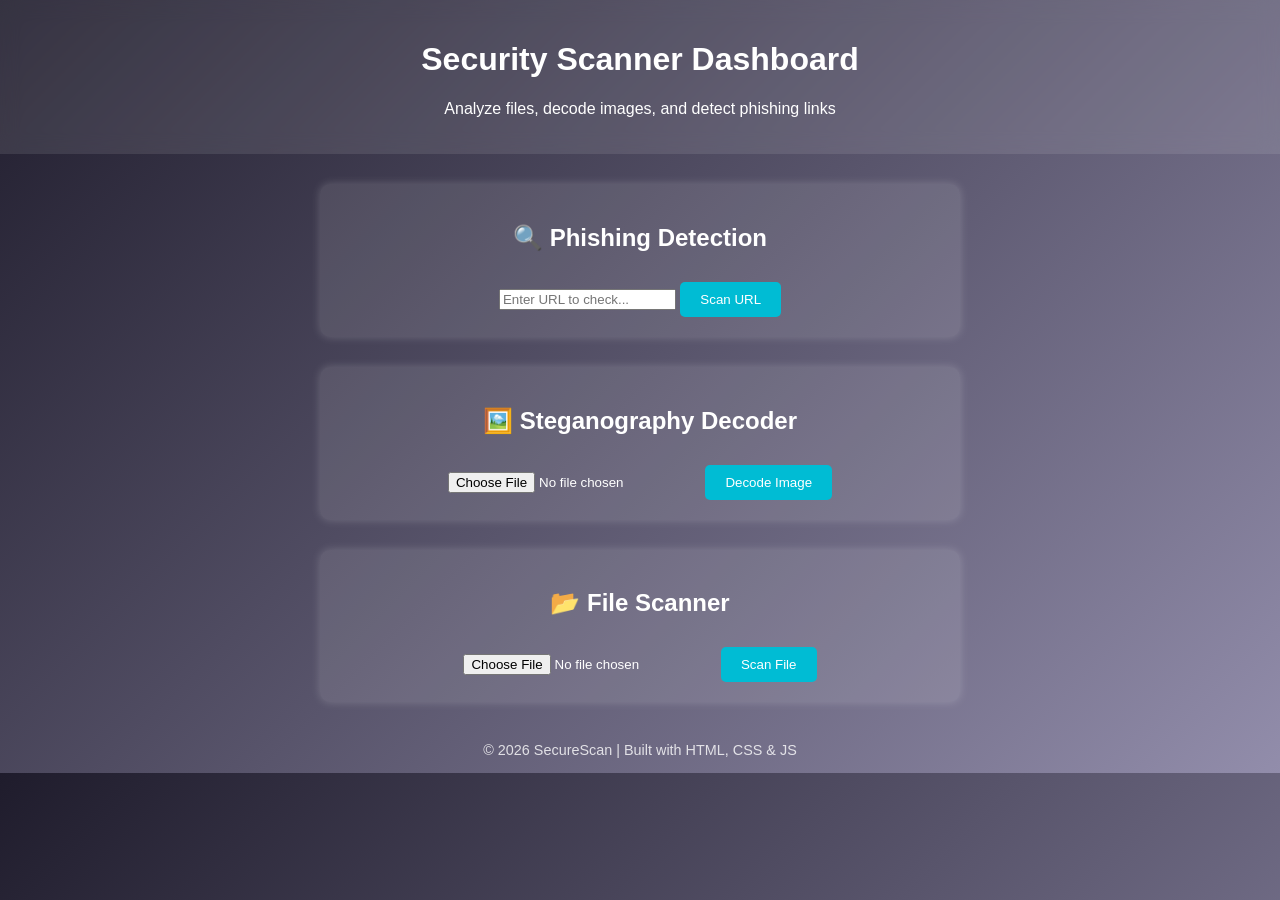
==== index.html @ b780d79c "Fixed a typo in the header" ====
<!DOCTYPE html>
<html lang="en">
<head>
  <meta charset="UTF-8" />
  <meta name="viewport" content="width=device-width, initial-scale=1.0" />
  <title>Security Scanner Tool</title>
  <link rel="stylesheet" href="style.css" />
</head>
<body>
  <header>
    <h1>Security Scanner Dashboard</h1>
    <p>Analyze files, decode images, and detect phishing links</p>
  </header>

  <main>
    <section class="api-section">
      <h2>🔍 Phishing Detection</h2>
      <input type="text" id="urlInput" placeholder="Enter URL to check..." />
      <button onclick="checkPhishing()">Scan URL</button>
      <div id="phishingResult"></div>
    </section>

    <section class="api-section">
      <h2>🖼️ Steganography Decoder</h2>
      <input type="file" id="imageInput" accept="image/*" />
      <button onclick="decodeImage()">Decode Image</button>
      <div id="decodeResult"></div>
    </section>

    <section class="api-section">
      <h2>📂 File Scanner</h2>
      <input type="file" id="fileInput" />
      <button onclick="scanFile()">Scan File</button>
      <div id="fileResult"></div>
    </section>
  </main>

  <footer>
    <p>© 2026 SecureScan | Built with HTML, CSS & JS</p>
  </footer>

  <script src="script.js"></script>
</body>
</html>
---- style.css ----
body {
  font-family: 'Segoe UI', sans-serif;
  background: linear-gradient(135deg, #1f1c2c, #928dab);
  color: #fff;
  margin: 0;
  padding: 0;
  text-align: center;
}

header {
  padding: 20px;
  background: rgba(255, 255, 255, 0.1);
  backdrop-filter: blur(10px);
}

.api-section {
  margin: 30px auto;
  width: 80%;
  max-width: 600px;
  background: rgba(255, 255, 255, 0.1);
  border-radius: 10px;
  padding: 20px;
  box-shadow: 0 0 10px rgba(255, 255, 255, 0.2);
  animation: fadeIn 1.5s ease-in-out;
}

button {
  background-color: #00bcd4;
  color: white;
  border: none;
  padding: 10px 20px;
  margin-top: 10px;
  border-radius: 5px;
  cursor: pointer;
  transition: transform 0.3s ease;
}

button:hover {
  transform: scale(1.1);
}

@keyframes fadeIn {
  from { opacity: 0; transform: translateY(20px); }
  to { opacity: 1; transform: translateY(0); }
}

footer {
  margin-top: 40px;
  font-size: 0.9em;
  opacity: 0.8;
}
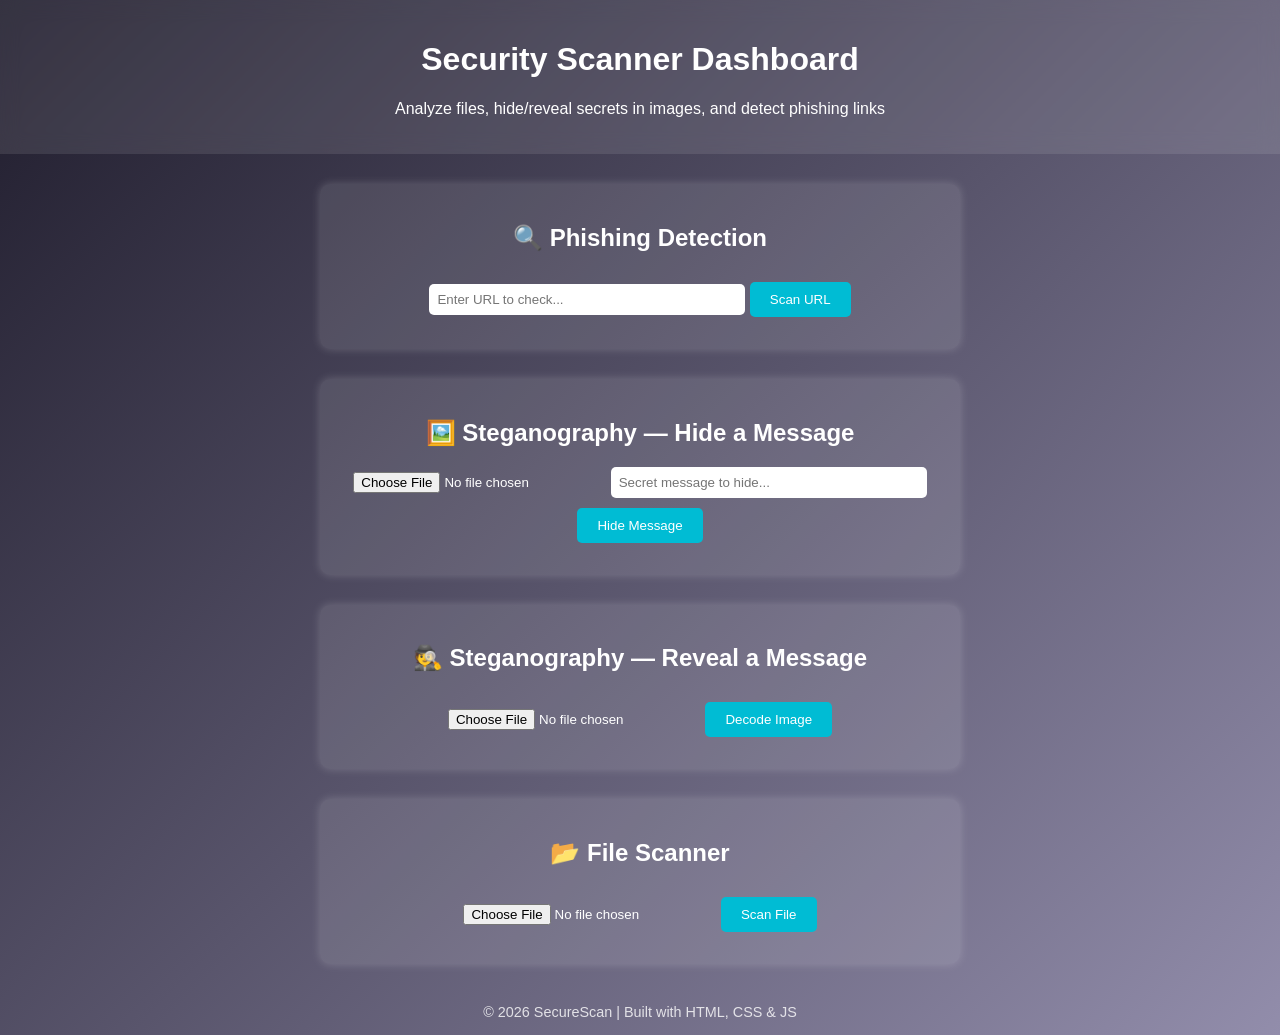
==== commit f87c5ccc: "Updated main.py with dotenv fix" ====
--- a/index.html
+++ b/index.html
@@ -9,7 +9,7 @@
 <body>
   <header>
     <h1>Security Scanner Dashboard</h1>
-    <p>Analyze files, decode images, and detect phishing links</p>
+    <p>Analyze files, hide/reveal secrets in images, and detect phishing links</p>
   </header>
 
   <main>
@@ -17,21 +17,29 @@
       <h2>🔍 Phishing Detection</h2>
       <input type="text" id="urlInput" placeholder="Enter URL to check..." />
       <button onclick="checkPhishing()">Scan URL</button>
-      <div id="phishingResult"></div>
+      <div id="phishingResult" class="result"></div>
     </section>
 
     <section class="api-section">
-      <h2>🖼️ Steganography Decoder</h2>
+      <h2>🖼️ Steganography — Hide a Message</h2>
+      <input type="file" id="encodeImageInput" accept="image/*" />
+      <input type="text" id="secretMessage" placeholder="Secret message to hide..." />
+      <button onclick="encodeImage()">Hide Message</button>
+      <div id="encodeResult" class="result"></div>
+    </section>
+
+    <section class="api-section">
+      <h2>🕵️ Steganography — Reveal a Message</h2>
       <input type="file" id="imageInput" accept="image/*" />
       <button onclick="decodeImage()">Decode Image</button>
-      <div id="decodeResult"></div>
+      <div id="decodeResult" class="result"></div>
     </section>
 
     <section class="api-section">
       <h2>📂 File Scanner</h2>
       <input type="file" id="fileInput" />
       <button onclick="scanFile()">Scan File</button>
-      <div id="fileResult"></div>
+      <div id="fileResult" class="result"></div>
     </section>
   </main>
 
@@ -41,4 +49,4 @@
 
   <script src="script.js"></script>
 </body>
-</html>
+</html>
--- a/style.css
+++ b/style.css
@@ -44,8 +44,34 @@
   to { opacity: 1; transform: translateY(0); }
 }
 
+.result {
+  margin-top: 12px;
+  white-space: pre-wrap;
+  font-family: 'Courier New', monospace;
+  font-size: 0.9em;
+  text-align: left;
+}
+
+.result a {
+  color: #00bcd4;
+  font-weight: bold;
+  text-decoration: none;
+}
+
+.result a:hover {
+  text-decoration: underline;
+}
+
+input[type="text"] {
+  padding: 8px;
+  border-radius: 5px;
+  border: none;
+  width: 60%;
+  max-width: 300px;
+}
+
 footer {
   margin-top: 40px;
   font-size: 0.9em;
   opacity: 0.8;
-}
+}
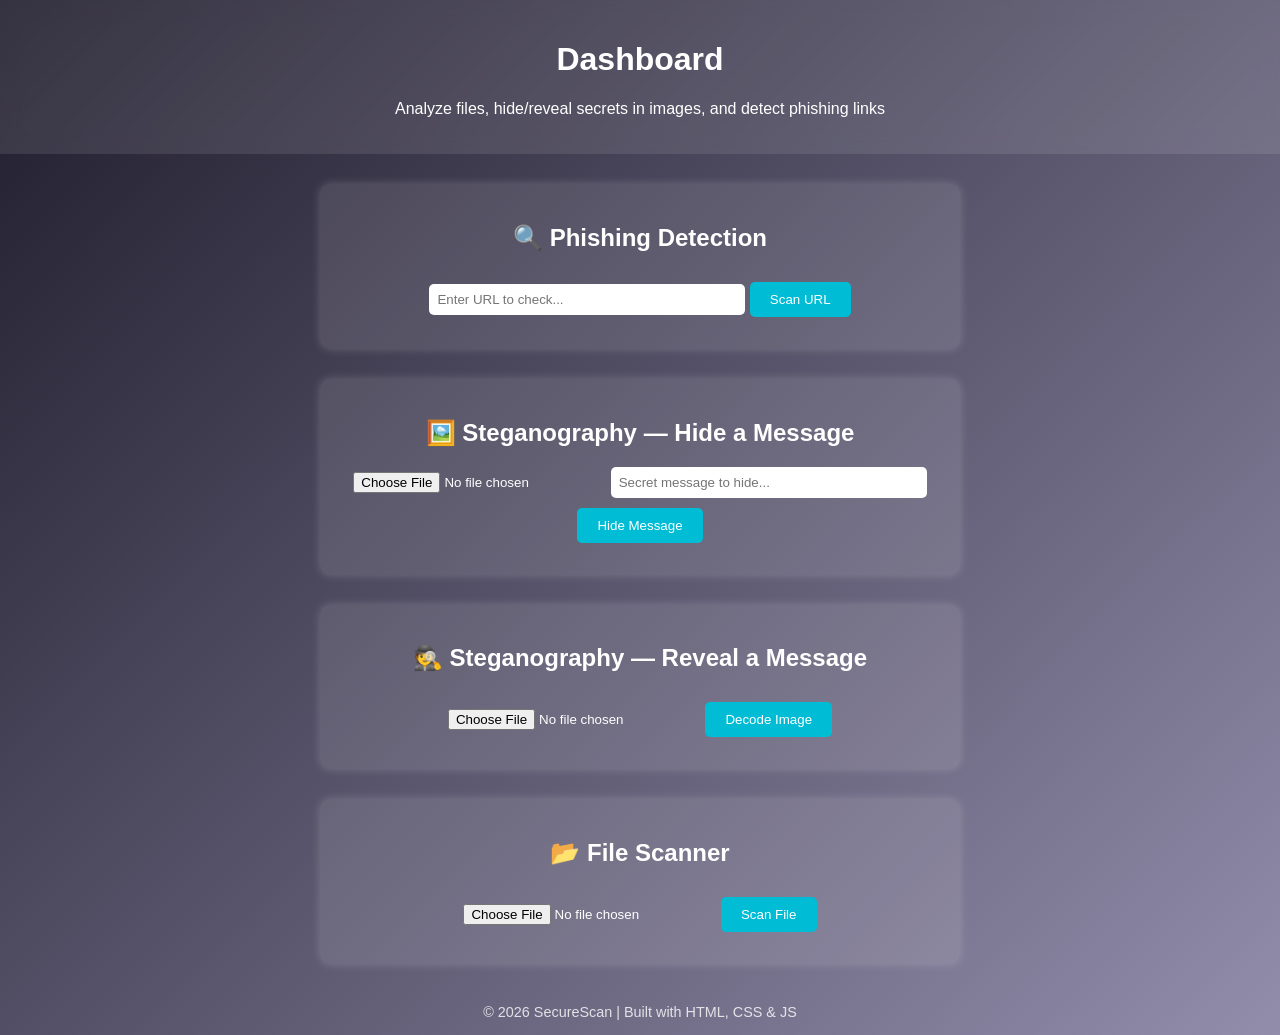
==== commit 2a711c84: "Updated json" ====
--- a/index.html
+++ b/index.html
@@ -3,12 +3,12 @@
 <head>
   <meta charset="UTF-8" />
   <meta name="viewport" content="width=device-width, initial-scale=1.0" />
-  <title>Security Scanner Tool</title>
+  <title>Physhanography</title>
   <link rel="stylesheet" href="style.css" />
 </head>
 <body>
   <header>
-    <h1>Security Scanner Dashboard</h1>
+    <h1>Dashboard</h1>
     <p>Analyze files, hide/reveal secrets in images, and detect phishing links</p>
   </header>
 
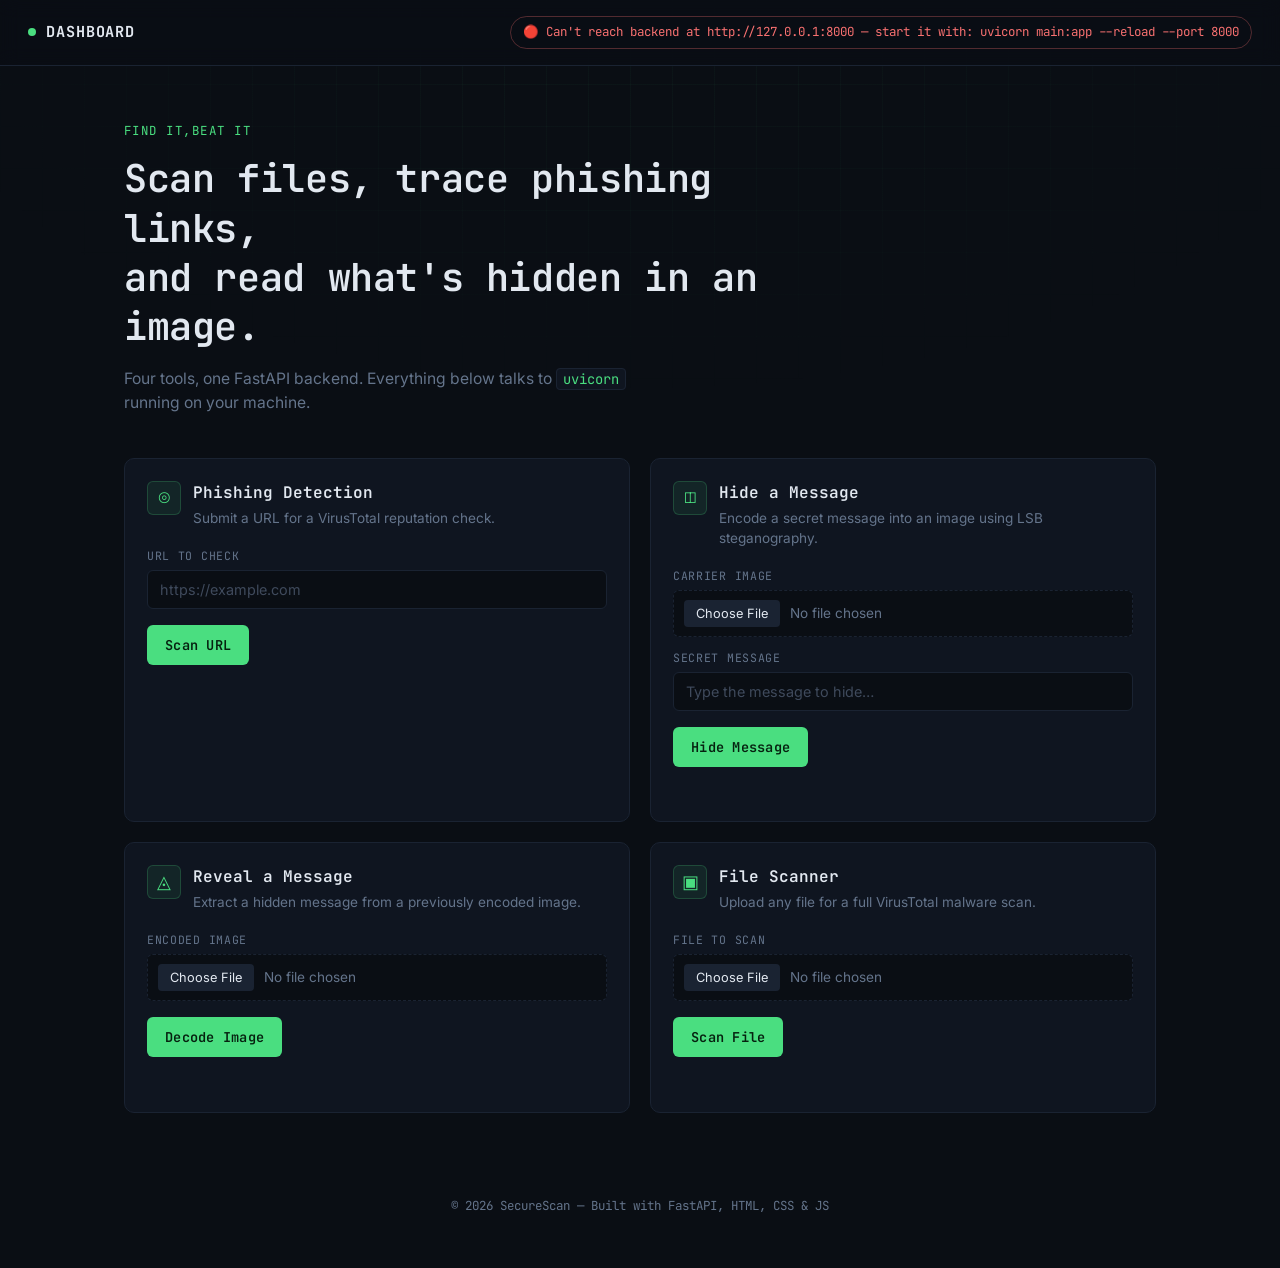
==== commit ca351f94: "Updated index , style ,script" ====
--- a/index.html
+++ b/index.html
@@ -4,47 +4,111 @@
   <meta charset="UTF-8" />
   <meta name="viewport" content="width=device-width, initial-scale=1.0" />
   <title>Physhanography</title>
+  <link rel="preconnect" href="https://fonts.googleapis.com" />
+  <link rel="preconnect" href="https://fonts.gstatic.com" crossorigin />
+  <link href="https://fonts.googleapis.com/css2?family=JetBrains+Mono:wght@400;500;600;700&family=Inter:wght@400;500;600&display=swap" rel="stylesheet" />
   <link rel="stylesheet" href="style.css" />
 </head>
 <body>
-  <header>
-    <h1>Dashboard</h1>
-    <p>Analyze files, hide/reveal secrets in images, and detect phishing links</p>
+
+  <div class="grid-overlay" aria-hidden="true"></div>
+
+  <header class="topbar">
+    <div class="topbar__brand">
+      <span class="dot dot--live" aria-hidden="true"></span>
+      <span class="brand__mark">DASHBOARD</span>
+    </div>
+    <div id="backendStatus" class="status">Connecting to backend…</div>
   </header>
 
-  <main>
-    <section class="api-section">
-      <h2>🔍 Phishing Detection</h2>
-      <input type="text" id="urlInput" placeholder="Enter URL to check..." />
-      <button onclick="checkPhishing()">Scan URL</button>
-      <div id="phishingResult" class="result"></div>
+  <main class="page">
+    <section class="hero">
+      <p class="hero__eyebrow">FIND IT,BEAT IT</p>
+      <h1 class="hero__title">Scan files, trace phishing links,<br />and read what's hidden in an image.</h1>
+      <p class="hero__sub">Four tools, one FastAPI backend. Everything below talks to <code>uvicorn</code> running on your machine.</p>
     </section>
 
-    <section class="api-section">
-      <h2>🖼️ Steganography — Hide a Message</h2>
-      <input type="file" id="encodeImageInput" accept="image/*" />
-      <input type="text" id="secretMessage" placeholder="Secret message to hide..." />
-      <button onclick="encodeImage()">Hide Message</button>
-      <div id="encodeResult" class="result"></div>
-    </section>
+    <div class="panel-grid">
 
-    <section class="api-section">
-      <h2>🕵️ Steganography — Reveal a Message</h2>
-      <input type="file" id="imageInput" accept="image/*" />
-      <button onclick="decodeImage()">Decode Image</button>
-      <div id="decodeResult" class="result"></div>
-    </section>
+      <section class="panel" id="panel-phishing">
+        <div class="panel__head">
+          <span class="panel__icon" aria-hidden="true">◎</span>
+          <div>
+            <h2 class="panel__title">Phishing Detection</h2>
+            <p class="panel__desc">Submit a URL for a VirusTotal reputation check.</p>
+          </div>
+        </div>
+        <div class="panel__body">
+          <label class="field-label" for="urlInput">URL to check</label>
+          <input type="text" id="urlInput" class="text-input" placeholder="https://example.com" autocomplete="off" />
+          <button class="btn" onclick="checkPhishing()">
+            <span>Scan URL</span>
+          </button>
+          <pre id="phishingResult" class="result"></pre>
+        </div>
+      </section>
 
-    <section class="api-section">
-      <h2>📂 File Scanner</h2>
-      <input type="file" id="fileInput" />
-      <button onclick="scanFile()">Scan File</button>
-      <div id="fileResult" class="result"></div>
-    </section>
+      <section class="panel" id="panel-encode">
+        <div class="panel__head">
+          <span class="panel__icon" aria-hidden="true">◫</span>
+          <div>
+            <h2 class="panel__title">Hide a Message</h2>
+            <p class="panel__desc">Encode a secret message into an image using LSB steganography.</p>
+          </div>
+        </div>
+        <div class="panel__body">
+          <label class="field-label" for="encodeImageInput">Carrier image</label>
+          <input type="file" id="encodeImageInput" class="file-input" accept="image/*" />
+          <label class="field-label" for="secretMessage">Secret message</label>
+          <input type="text" id="secretMessage" class="text-input" placeholder="Type the message to hide…" autocomplete="off" />
+          <button class="btn" onclick="encodeImage()">
+            <span>Hide Message</span>
+          </button>
+          <div id="encodeResult" class="result"></div>
+        </div>
+      </section>
+
+      <section class="panel" id="panel-decode">
+        <div class="panel__head">
+          <span class="panel__icon" aria-hidden="true">◬</span>
+          <div>
+            <h2 class="panel__title">Reveal a Message</h2>
+            <p class="panel__desc">Extract a hidden message from a previously encoded image.</p>
+          </div>
+        </div>
+        <div class="panel__body">
+          <label class="field-label" for="imageInput">Encoded image</label>
+          <input type="file" id="imageInput" class="file-input" accept="image/*" />
+          <button class="btn" onclick="decodeImage()">
+            <span>Decode Image</span>
+          </button>
+          <pre id="decodeResult" class="result"></pre>
+        </div>
+      </section>
+
+      <section class="panel" id="panel-scan">
+        <div class="panel__head">
+          <span class="panel__icon" aria-hidden="true">▣</span>
+          <div>
+            <h2 class="panel__title">File Scanner</h2>
+            <p class="panel__desc">Upload any file for a full VirusTotal malware scan.</p>
+          </div>
+        </div>
+        <div class="panel__body">
+          <label class="field-label" for="fileInput">File to scan</label>
+          <input type="file" id="fileInput" class="file-input" />
+          <button class="btn" onclick="scanFile()">
+            <span>Scan File</span>
+          </button>
+          <pre id="fileResult" class="result"></pre>
+        </div>
+      </section>
+
+    </div>
   </main>
 
-  <footer>
-    <p>© 2026 SecureScan | Built with HTML, CSS & JS</p>
+  <footer class="page-footer">
+    <p>© 2026 SecureScan — Built with FastAPI, HTML, CSS &amp; JS</p>
   </footer>
 
   <script src="script.js"></script>
--- a/style.css
+++ b/style.css
@@ -1,60 +1,424 @@
+/* ============================================================
+   SEC//TOOLKIT — dark terminal-console theme
+   Palette:  bg #0a0e14  panel #0f1520  border #1a2332
+             accent #4ade80  text #e2e8f0  muted #64748b
+   Type:     JetBrains Mono (display) + Inter (body)
+   ============================================================ */
+
+:root {
+  --bg: #0a0e14;
+  --panel: #0f1520;
+  --panel-hover: #121a28;
+  --border: #1a2332;
+  --border-hover: #2a3a52;
+  --accent: #4ade80;
+  --accent-dim: #22c55e33;
+  --text: #e2e8f0;
+  --muted: #64748b;
+  --danger: #f87171;
+  --warn: #fbbf24;
+
+  --mono: 'JetBrains Mono', 'Courier New', monospace;
+  --sans: 'Inter', -apple-system, BlinkMacSystemFont, sans-serif;
+
+  --radius: 10px;
+  --radius-sm: 6px;
+}
+
+* {
+  box-sizing: border-box;
+}
+
+@media (prefers-reduced-motion: reduce) {
+  *, *::before, *::after {
+    animation-duration: 0.01ms !important;
+    animation-iteration-count: 1 !important;
+    transition-duration: 0.01ms !important;
+  }
+}
+
+html, body {
+  height: 100%;
+}
+
 body {
-  font-family: 'Segoe UI', sans-serif;
-  background: linear-gradient(135deg, #1f1c2c, #928dab);
-  color: #fff;
   margin: 0;
   padding: 0;
-  text-align: center;
-}
-
-header {
-  padding: 20px;
-  background: rgba(255, 255, 255, 0.1);
+  background: var(--bg);
+  color: var(--text);
+  font-family: var(--sans);
+  line-height: 1.5;
+  -webkit-font-smoothing: antialiased;
+  position: relative;
+  overflow-x: hidden;
+}
+
+/* subtle fixed grid texture, evokes a console backdrop */
+.grid-overlay {
+  position: fixed;
+  inset: 0;
+  pointer-events: none;
+  z-index: 0;
+  background-image:
+    linear-gradient(rgba(74, 222, 128, 0.035) 1px, transparent 1px),
+    linear-gradient(90deg, rgba(74, 222, 128, 0.035) 1px, transparent 1px);
+  background-size: 42px 42px;
+  mask-image: radial-gradient(ellipse 80% 60% at 50% 0%, #000 20%, transparent 75%);
+}
+
+/* ---------- topbar ---------- */
+
+.topbar {
+  position: relative;
+  z-index: 1;
+  display: flex;
+  align-items: center;
+  justify-content: space-between;
+  gap: 16px;
+  padding: 16px 28px;
+  border-bottom: 1px solid var(--border);
+  background: rgba(10, 14, 20, 0.85);
   backdrop-filter: blur(10px);
-}
-
-.api-section {
-  margin: 30px auto;
-  width: 80%;
-  max-width: 600px;
-  background: rgba(255, 255, 255, 0.1);
-  border-radius: 10px;
-  padding: 20px;
-  box-shadow: 0 0 10px rgba(255, 255, 255, 0.2);
-  animation: fadeIn 1.5s ease-in-out;
-}
-
-button {
-  background-color: #00bcd4;
-  color: white;
+  position: sticky;
+  top: 0;
+}
+
+.topbar__brand {
+  display: flex;
+  align-items: center;
+  gap: 10px;
+}
+
+.brand__mark {
+  font-family: var(--mono);
+  font-weight: 700;
+  font-size: 0.95rem;
+  letter-spacing: 0.06em;
+  color: var(--text);
+}
+
+.dot {
+  width: 8px;
+  height: 8px;
+  border-radius: 50%;
+  flex-shrink: 0;
+}
+
+.dot--live {
+  background: var(--accent);
+  box-shadow: 0 0 0 0 var(--accent-dim);
+  animation: pulse 2s ease-in-out infinite;
+}
+
+@keyframes pulse {
+  0%   { box-shadow: 0 0 0 0 rgba(74, 222, 128, 0.55); }
+  70%  { box-shadow: 0 0 0 8px rgba(74, 222, 128, 0); }
+  100% { box-shadow: 0 0 0 0 rgba(74, 222, 128, 0); }
+}
+
+.status {
+  font-family: var(--mono);
+  font-size: 0.78rem;
+  color: var(--muted);
+  padding: 6px 12px;
+  border: 1px solid var(--border);
+  border-radius: 999px;
+  white-space: nowrap;
+  overflow: hidden;
+  text-overflow: ellipsis;
+  max-width: 60vw;
+}
+
+.status.ok    { color: var(--accent); border-color: rgba(74, 222, 128, 0.3); }
+.status.warn  { color: var(--warn);   border-color: rgba(251, 191, 36, 0.3); }
+.status.error { color: var(--danger); border-color: rgba(248, 113, 113, 0.3); }
+
+/* ---------- page / hero ---------- */
+
+.page {
+  position: relative;
+  z-index: 1;
+  max-width: 1080px;
+  margin: 0 auto;
+  padding: 56px 24px 40px;
+}
+
+.hero {
+  text-align: left;
+  margin-bottom: 44px;
+  max-width: 640px;
+}
+
+.hero__eyebrow {
+  font-family: var(--mono);
+  font-size: 0.78rem;
+  color: var(--accent);
+  letter-spacing: 0.12em;
+  text-transform: uppercase;
+  margin: 0 0 14px;
+}
+
+.hero__title {
+  font-family: var(--mono);
+  font-weight: 600;
+  font-size: clamp(1.6rem, 3.4vw, 2.4rem);
+  line-height: 1.28;
+  letter-spacing: -0.01em;
+  margin: 0 0 16px;
+  color: var(--text);
+}
+
+.hero__sub {
+  font-size: 0.98rem;
+  color: var(--muted);
+  margin: 0;
+  max-width: 52ch;
+}
+
+.hero__sub code {
+  font-family: var(--mono);
+  background: var(--panel);
+  border: 1px solid var(--border);
+  padding: 1px 6px;
+  border-radius: 4px;
+  color: var(--accent);
+  font-size: 0.88em;
+}
+
+/* ---------- panel grid ---------- */
+
+.panel-grid {
+  display: grid;
+  grid-template-columns: repeat(2, 1fr);
+  gap: 20px;
+}
+
+@media (max-width: 760px) {
+  .panel-grid {
+    grid-template-columns: 1fr;
+  }
+}
+
+.panel {
+  position: relative;
+  background: var(--panel);
+  border: 1px solid var(--border);
+  border-radius: var(--radius);
+  padding: 22px;
+  text-align: left;
+  overflow: hidden;
+  transition: border-color 0.25s ease, transform 0.25s ease, background 0.25s ease;
+}
+
+.panel:hover {
+  border-color: var(--border-hover);
+  background: var(--panel-hover);
+  transform: translateY(-2px);
+}
+
+/* signature element: scanline sweep on hover, referencing a security console */
+.panel::before {
+  content: "";
+  position: absolute;
+  left: 0;
+  right: 0;
+  top: -40%;
+  height: 40%;
+  background: linear-gradient(180deg, transparent, rgba(74, 222, 128, 0.06), transparent);
+  transform: translateY(0);
+  opacity: 0;
+  transition: opacity 0.3s ease;
+  pointer-events: none;
+}
+
+.panel:hover::before {
+  opacity: 1;
+  animation: scan 1.8s linear infinite;
+}
+
+@keyframes scan {
+  0%   { transform: translateY(0); }
+  100% { transform: translateY(350%); }
+}
+
+.panel__head {
+  display: flex;
+  align-items: flex-start;
+  gap: 12px;
+  margin-bottom: 18px;
+}
+
+.panel__icon {
+  font-family: var(--mono);
+  font-size: 1.1rem;
+  color: var(--accent);
+  width: 34px;
+  height: 34px;
+  flex-shrink: 0;
+  display: flex;
+  align-items: center;
+  justify-content: center;
+  background: rgba(74, 222, 128, 0.08);
+  border: 1px solid rgba(74, 222, 128, 0.2);
+  border-radius: var(--radius-sm);
+}
+
+.panel__title {
+  font-family: var(--mono);
+  font-size: 1rem;
+  font-weight: 600;
+  margin: 0 0 4px;
+  color: var(--text);
+}
+
+.panel__desc {
+  font-size: 0.85rem;
+  color: var(--muted);
+  margin: 0;
+  line-height: 1.45;
+}
+
+.panel__body {
+  display: flex;
+  flex-direction: column;
+}
+
+/* ---------- form fields ---------- */
+
+.field-label {
+  font-family: var(--mono);
+  font-size: 0.72rem;
+  color: var(--muted);
+  letter-spacing: 0.06em;
+  text-transform: uppercase;
+  margin: 12px 0 6px;
+}
+
+.field-label:first-of-type {
+  margin-top: 0;
+}
+
+.text-input {
+  width: 100%;
+  background: var(--bg);
+  border: 1px solid var(--border);
+  color: var(--text);
+  font-family: var(--sans);
+  font-size: 0.9rem;
+  padding: 10px 12px;
+  border-radius: var(--radius-sm);
+  outline: none;
+  transition: border-color 0.2s ease, box-shadow 0.2s ease;
+}
+
+.text-input::placeholder {
+  color: #3f4a5c;
+}
+
+.text-input:focus {
+  border-color: var(--accent);
+  box-shadow: 0 0 0 3px rgba(74, 222, 128, 0.15);
+}
+
+.file-input {
+  width: 100%;
+  background: var(--bg);
+  border: 1px dashed var(--border);
+  color: var(--muted);
+  font-family: var(--sans);
+  font-size: 0.85rem;
+  padding: 9px 10px;
+  border-radius: var(--radius-sm);
+  cursor: pointer;
+  transition: border-color 0.2s ease;
+}
+
+.file-input:hover {
+  border-color: var(--accent);
+}
+
+.file-input:focus-visible,
+.text-input:focus-visible,
+.btn:focus-visible {
+  outline: 2px solid var(--accent);
+  outline-offset: 2px;
+}
+
+.file-input::file-selector-button {
+  background: var(--border);
+  color: var(--text);
   border: none;
-  padding: 10px 20px;
-  margin-top: 10px;
-  border-radius: 5px;
+  padding: 6px 12px;
+  border-radius: 4px;
+  font-family: var(--sans);
+  font-size: 0.8rem;
   cursor: pointer;
-  transition: transform 0.3s ease;
-}
-
-button:hover {
-  transform: scale(1.1);
-}
-
-@keyframes fadeIn {
-  from { opacity: 0; transform: translateY(20px); }
-  to { opacity: 1; transform: translateY(0); }
-}
+  margin-right: 10px;
+  transition: background 0.2s ease;
+}
+
+.file-input::file-selector-button:hover {
+  background: var(--border-hover);
+}
+
+/* ---------- buttons ---------- */
+
+.btn {
+  display: inline-flex;
+  align-items: center;
+  justify-content: center;
+  gap: 8px;
+  margin-top: 16px;
+  background: var(--accent);
+  color: #06210f;
+  border: none;
+  font-family: var(--mono);
+  font-weight: 600;
+  font-size: 0.85rem;
+  letter-spacing: 0.02em;
+  padding: 11px 18px;
+  border-radius: var(--radius-sm);
+  cursor: pointer;
+  transition: filter 0.2s ease, transform 0.15s ease;
+  align-self: flex-start;
+}
+
+.btn:hover {
+  filter: brightness(1.1);
+  transform: translateY(-1px);
+}
+
+.btn:active {
+  transform: translateY(0);
+  filter: brightness(0.95);
+}
+
+/* ---------- results ---------- */
 
 .result {
-  margin-top: 12px;
+  margin: 14px 0 0;
+  padding: 0;
+  min-height: 1.4em;
   white-space: pre-wrap;
-  font-family: 'Courier New', monospace;
-  font-size: 0.9em;
-  text-align: left;
+  word-break: break-word;
+  font-family: var(--mono);
+  font-size: 0.82rem;
+  color: var(--muted);
+  border: none;
+  background: none;
+}
+
+.result:not(:empty) {
+  padding: 10px 12px;
+  background: var(--bg);
+  border: 1px solid var(--border);
+  border-radius: var(--radius-sm);
+  color: var(--text);
 }
 
 .result a {
-  color: #00bcd4;
-  font-weight: bold;
+  color: var(--accent);
+  font-weight: 600;
   text-decoration: none;
 }
 
@@ -62,16 +426,14 @@
   text-decoration: underline;
 }
 
-input[type="text"] {
-  padding: 8px;
-  border-radius: 5px;
-  border: none;
-  width: 60%;
-  max-width: 300px;
-}
-
-footer {
-  margin-top: 40px;
-  font-size: 0.9em;
-  opacity: 0.8;
+/* ---------- footer ---------- */
+
+.page-footer {
+  position: relative;
+  z-index: 1;
+  text-align: center;
+  padding: 32px 24px 40px;
+  font-family: var(--mono);
+  font-size: 0.78rem;
+  color: var(--muted);
 }
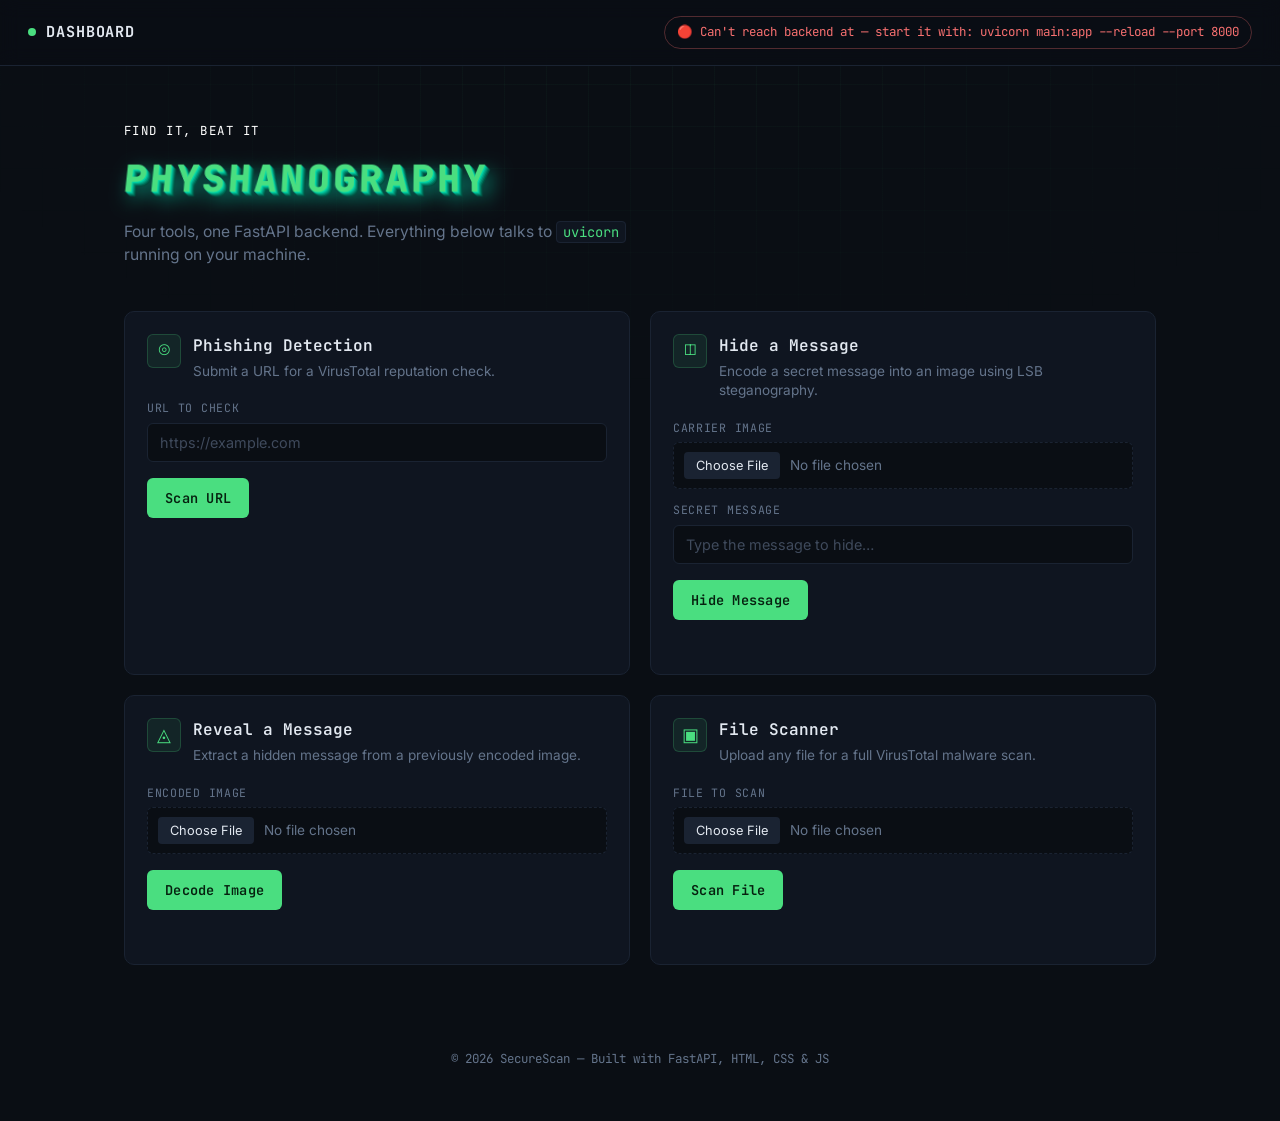
==== commit 953e989e: "Fix frontend" ====
--- a/index.html
+++ b/index.html
@@ -23,8 +23,8 @@
 
   <main class="page">
     <section class="hero">
-      <p class="hero__eyebrow">FIND IT,BEAT IT</p>
-      <h1 class="hero__title">Scan files, trace phishing links,<br />and read what's hidden in an image.</h1>
+      <p class="hero__eyebrow" style="color: white;">FIND IT, BEAT IT</p>
+      <h1 class="hero__title" style="color: #4ade80;">PHYSHANOGRAPHY</h1>
       <p class="hero__sub">Four tools, one FastAPI backend. Everything below talks to <code>uvicorn</code> running on your machine.</p>
     </section>
 
--- a/style.css
+++ b/style.css
@@ -160,12 +160,26 @@
 
 .hero__title {
   font-family: var(--mono);
-  font-weight: 600;
+  font-weight: 900;
   font-size: clamp(1.6rem, 3.4vw, 2.4rem);
   line-height: 1.28;
-  letter-spacing: -0.01em;
+  letter-spacing: 0.08em;
   margin: 0 0 16px;
-  color: var(--text);
+
+  /* 3D Text Color */
+  color: #00ffcc;
+
+  /* 3D Extrusion + Glow Effect */
+  text-shadow:
+    1px 1px 0 #00d9aa,
+    2px 2px 0 #00b38f,
+    3px 3px 0 #008f73,
+    4px 4px 0 #006b57,
+    5px 5px 0 #004d3e,
+    8px 8px 20px rgba(0, 255, 204, 0.7);
+
+  /* 3D Perspective */
+  transform: perspective(800px) rotateX(15deg);
 }
 
 .hero__sub {
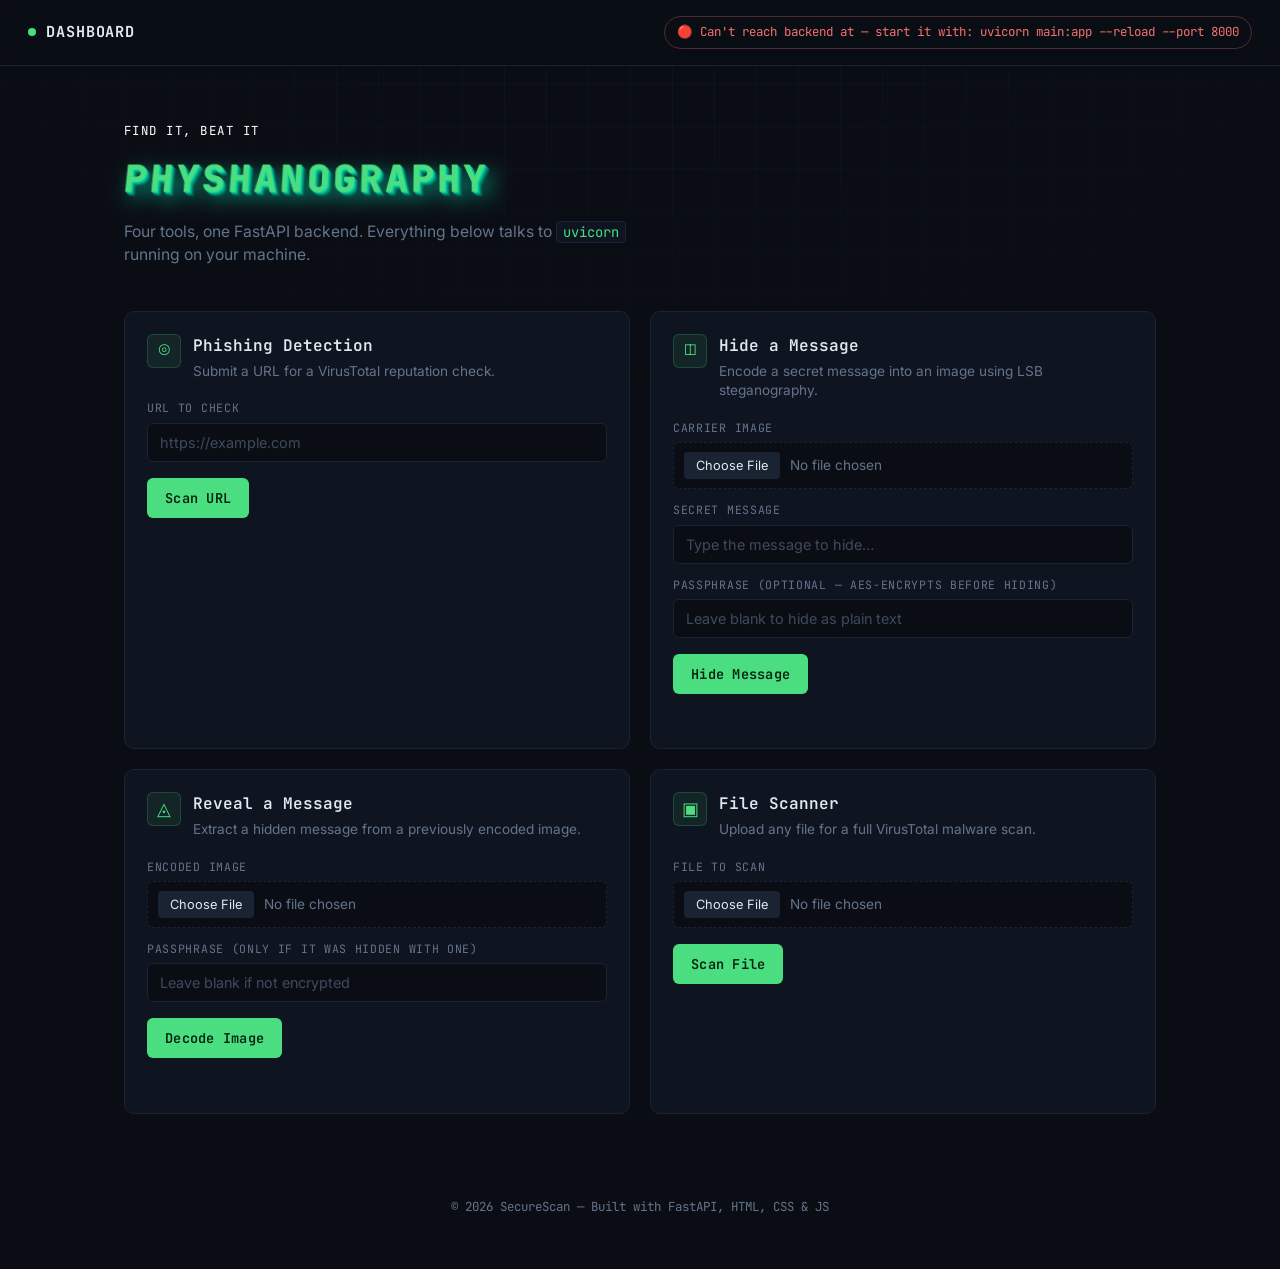
==== commit 6bf7098b: "Fix script index main requirements" ====
--- a/index.html
+++ b/index.html
@@ -61,6 +61,8 @@
           <input type="file" id="encodeImageInput" class="file-input" accept="image/*" />
           <label class="field-label" for="secretMessage">Secret message</label>
           <input type="text" id="secretMessage" class="text-input" placeholder="Type the message to hide…" autocomplete="off" />
+          <label class="field-label" for="encodeKey">Passphrase (optional — AES-encrypts before hiding)</label>
+          <input type="password" id="encodeKey" class="text-input" placeholder="Leave blank to hide as plain text" autocomplete="off" />
           <button class="btn" onclick="encodeImage()">
             <span>Hide Message</span>
           </button>
@@ -79,6 +81,8 @@
         <div class="panel__body">
           <label class="field-label" for="imageInput">Encoded image</label>
           <input type="file" id="imageInput" class="file-input" accept="image/*" />
+          <label class="field-label" for="decodeKey">Passphrase (only if it was hidden with one)</label>
+          <input type="password" id="decodeKey" class="text-input" placeholder="Leave blank if not encrypted" autocomplete="off" />
           <button class="btn" onclick="decodeImage()">
             <span>Decode Image</span>
           </button>
